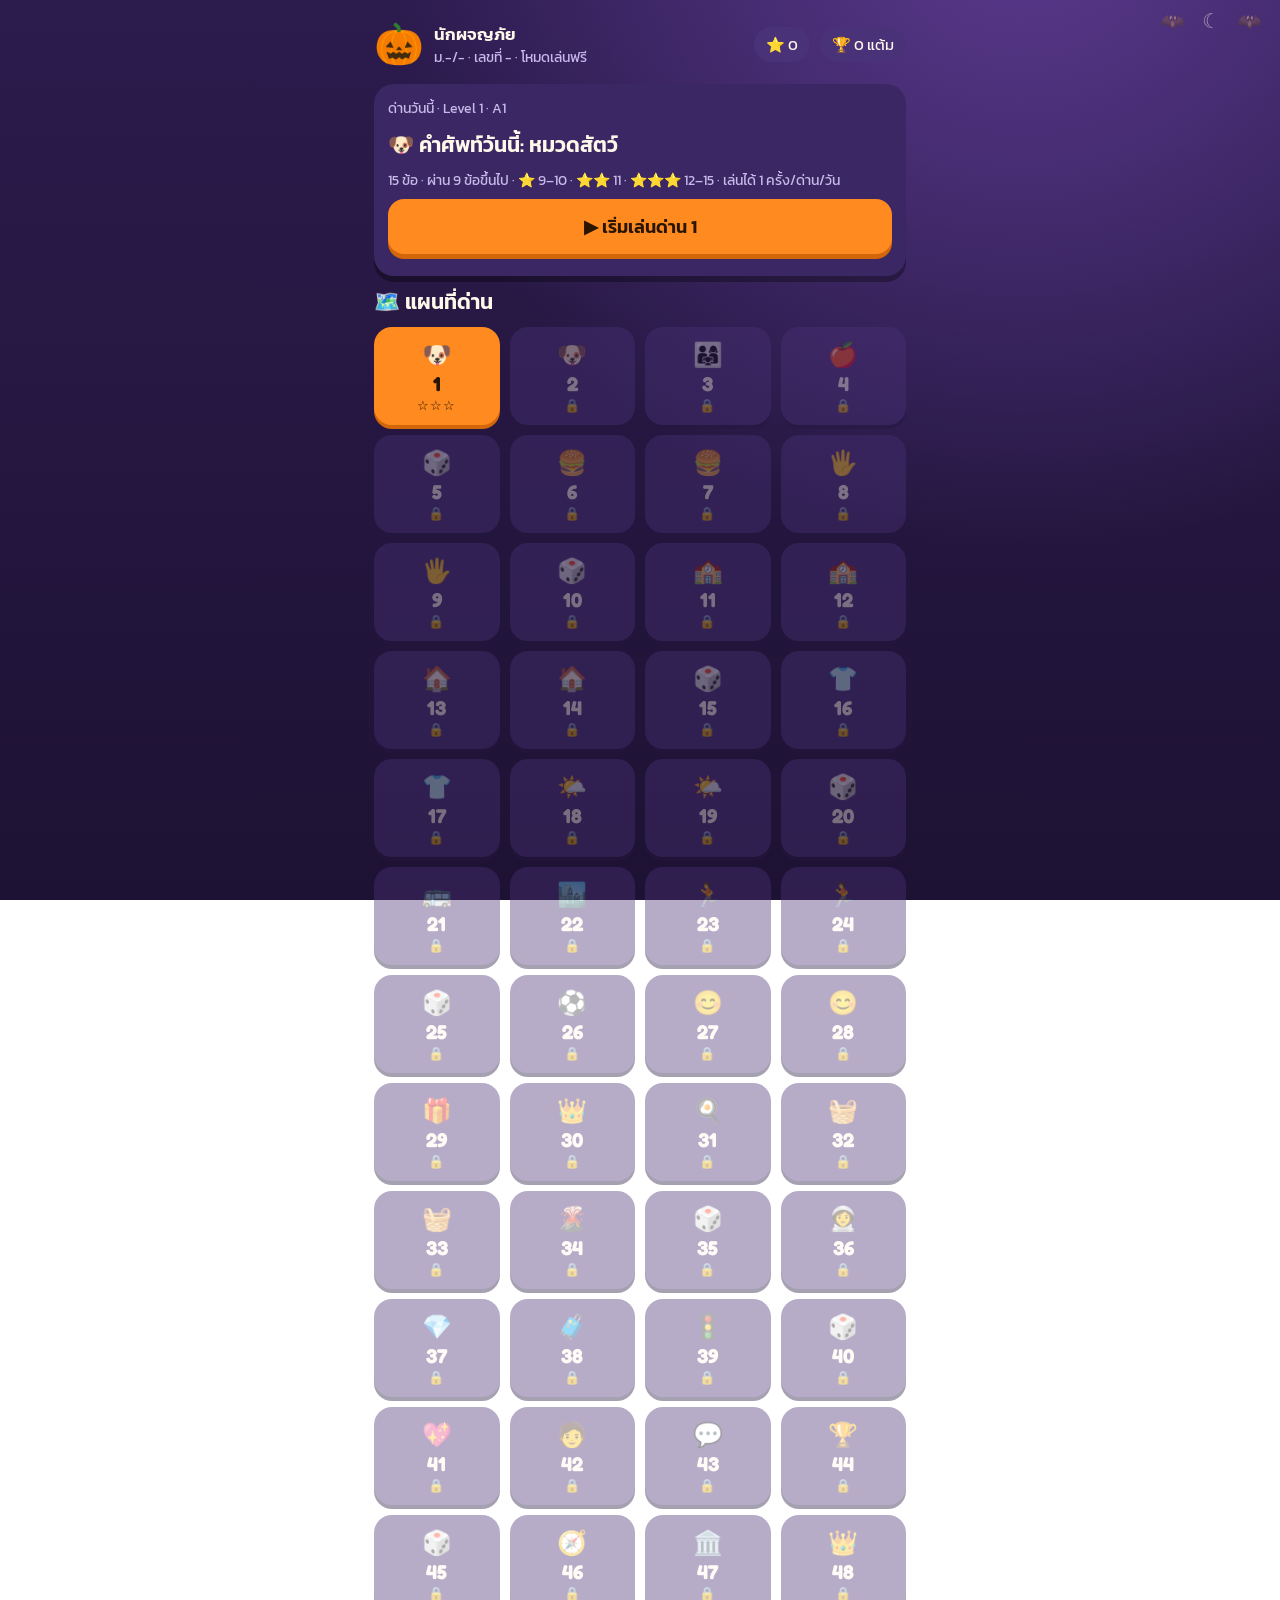
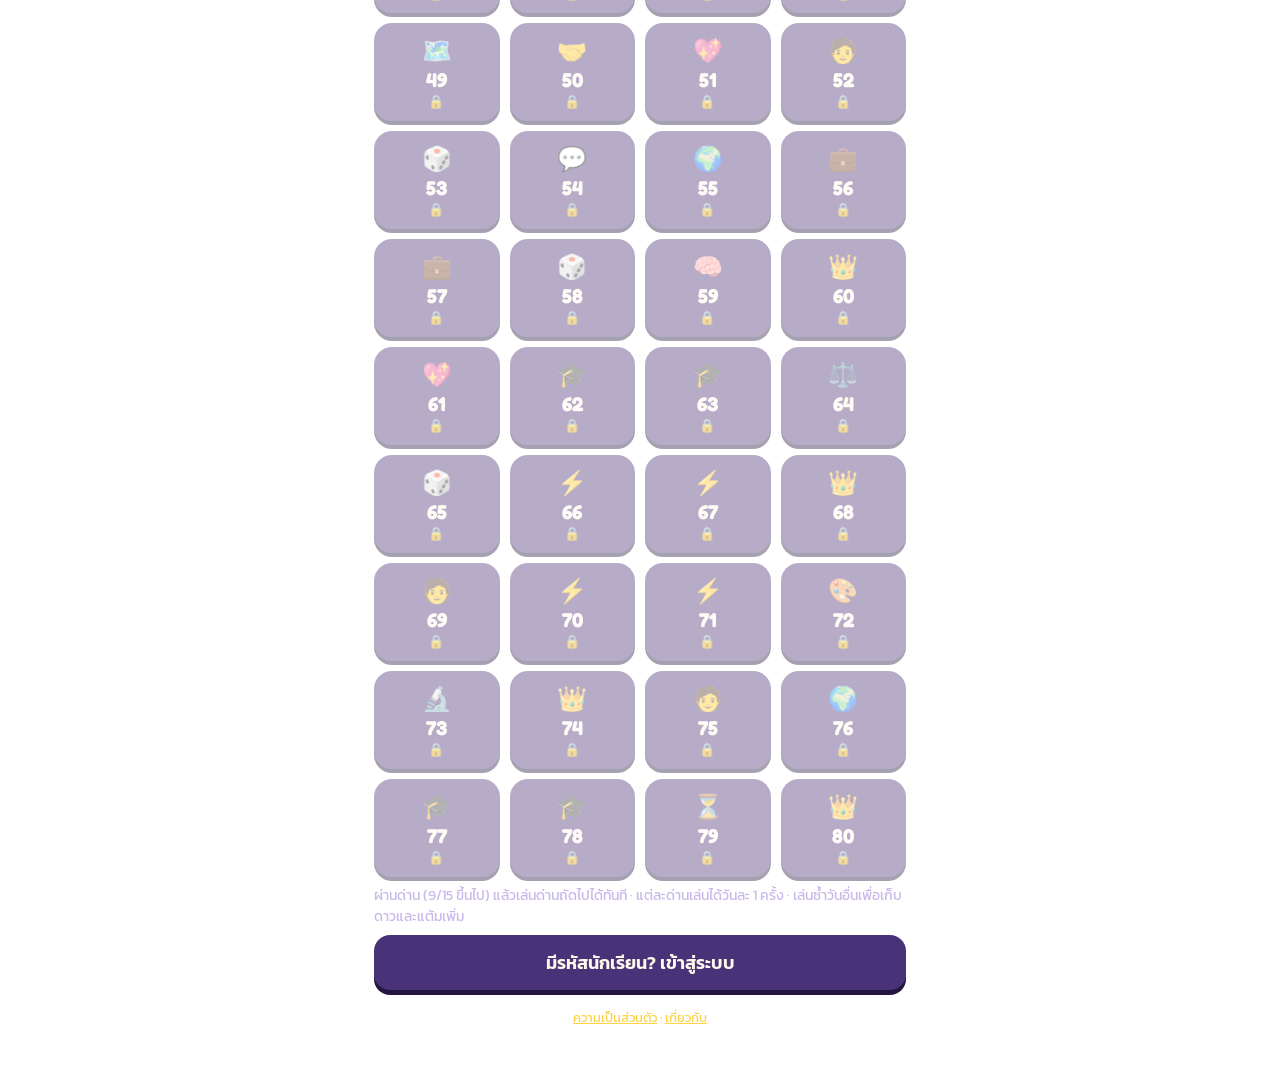
==== index.html @ 745d5e79 "Skip password-change screen: go straight to play" ====
<!doctype html><html lang="th"><head><meta charset="utf-8">
<meta name="viewport" content="width=device-width,initial-scale=1,viewport-fit=cover">
<meta http-equiv="Content-Security-Policy" content="default-src 'self'; script-src 'self'; style-src 'self' 'unsafe-inline'; img-src 'self' data:; font-src 'self'; connect-src 'self' https://flqejubdqeyynmkphcho.supabase.co; media-src 'self'; object-src 'none'; base-uri 'self'; form-action 'self'">
<meta name="referrer" content="no-referrer"><meta name="robots" content="noindex">
<title>ศัพท์สนุก Word Quest · ปิยมิตรวิทยา</title>
<meta name="theme-color" content="#1d1233"><link rel="manifest" href="manifest.webmanifest">
<link rel="icon" href="assets/icon192.png"><link rel="apple-touch-icon" href="assets/icon180.png">
<meta name="apple-mobile-web-app-capable" content="yes"><meta name="apple-mobile-web-app-title" content="ศัพท์สนุก">
<link rel="stylesheet" href="assets/game.css?v=2"></head>
<body><div id="app"><div class="hero"><p>กำลังโหลด…</p></div></div>
<noscript>กรุณาเปิด JavaScript</noscript>
<script src="assets/config.js?v=1"></script><script src="data/words.js?v=2"></script><script src="assets/game.js?v=7"></script>
</body></html>
---- assets/game.css ----
@font-face{font-family:Kanit;src:url(fonts/Kanit-Regular.woff) format("woff");font-weight:400;font-display:swap}
@font-face{font-family:Kanit;src:url(fonts/Kanit-SemiBold.woff) format("woff");font-weight:600;font-display:swap}
@font-face{font-family:Fredoka;src:url(fonts/Fredoka.woff) format("woff");font-weight:300 700;font-display:swap}
:root{--bg:#1d1233;--bg2:#2c1b4d;--card:#3a2763;--card2:#4a3278;--or:#ff8a1f;--or-d:#d4660a;--lime:#9be15d;--ok:#35c47a;--bad:#ff5c7a;--txt:#fff7ea;--mut:#c9b8ea;--gold:#ffd23f}
*{box-sizing:border-box;-webkit-tap-highlight-color:transparent}
html,body{margin:0;min-height:100%;background:radial-gradient(circle at 80% -10%,#5b3a8f 0,transparent 45%),linear-gradient(180deg,var(--bg2),var(--bg));background-attachment:fixed;color:var(--txt);font-family:Kanit,Fredoka,system-ui,sans-serif;font-size:17px}
body:before{content:"🦇  ☾  🦇";position:fixed;top:6px;right:12px;font-size:20px;opacity:.5;pointer-events:none;letter-spacing:6px}
#app{max-width:560px;margin:0 auto;padding:14px 14px 40px}
h1{font-family:Fredoka,Kanit;font-size:30px;margin:6px 0;color:var(--or);text-shadow:0 3px 0 #000a}
h2{font-size:21px;margin:10px 0}
.hero{text-align:center;padding:10px 0}
.hero .pump{font-size:64px;line-height:1;filter:drop-shadow(0 6px 10px #ff8a1f55)}
.sub{color:var(--mut);font-size:15px;margin:2px 0 12px}
.card{background:var(--card);border-radius:20px;padding:14px;margin:10px 0;box-shadow:0 6px 0 #0005}
.btn{display:block;width:100%;border:0;border-radius:16px;padding:14px;margin:8px 0;font:600 18px Kanit;color:#2a1600;background:var(--or);box-shadow:0 5px 0 var(--or-d);cursor:pointer}
.btn:active{transform:translateY(3px);box-shadow:0 2px 0 var(--or-d)}
.btn.sec{background:var(--card2);color:var(--txt);box-shadow:0 5px 0 #24173f}
.btn[disabled]{opacity:.45}
.grid{display:grid;grid-template-columns:repeat(3,1fr);gap:10px}
.grid .btn{margin:0;font-size:20px}
.list .btn{text-align:left;font-weight:400;background:var(--card2);color:var(--txt);box-shadow:0 4px 0 #24173f;padding:12px 14px}
.list .btn b{color:var(--gold);font-family:Fredoka;font-size:19px;margin-right:8px}
input{width:100%;padding:14px;border-radius:14px;border:2px solid var(--card2);background:#1b1030;color:var(--txt);font:20px Kanit;margin:6px 0}
input:focus{outline:none;border-color:var(--or)}
.err{color:var(--bad);min-height:22px;font-size:15px}
.top{display:flex;align-items:center;gap:10px}
.top .grow{flex:1}
.pill{background:var(--card2);border-radius:999px;padding:6px 12px;font-size:15px;white-space:nowrap}
.map{display:grid;grid-template-columns:repeat(4,1fr);gap:10px}
.node{background:var(--card2);border-radius:18px;padding:10px 4px;text-align:center;border:0;color:var(--txt);font:15px Kanit;box-shadow:0 4px 0 #24173f;cursor:pointer;min-height:96px}
.node .n{font:700 20px Fredoka}
.node .ic{font-size:24px}
.node .st{font-size:13px;letter-spacing:1px}
.node.cur{background:var(--or);color:#2a1600;box-shadow:0 4px 0 var(--or-d);animation:bob 1.6s ease-in-out infinite}
.node.lock{opacity:.4}
.node.done{outline:2px solid var(--lime)}
@keyframes bob{50%{transform:translateY(-4px)}}
.q{text-align:center}
.qimg{width:220px;height:220px;max-width:70vw;max-height:70vw;object-fit:contain;background:#fff;border-radius:24px;padding:8px;box-shadow:0 6px 0 #0006}
.opts{display:grid;grid-template-columns:1fr 1fr;gap:10px;margin-top:14px}
.opts.one{grid-template-columns:1fr}
.opt{border:0;border-radius:16px;padding:16px 8px;font:600 21px Fredoka,Kanit;background:var(--card2);color:var(--txt);box-shadow:0 5px 0 #24173f;cursor:pointer}
.opt img{width:100%;max-width:120px;aspect-ratio:1;object-fit:contain;background:#fff;border-radius:12px}
.opt.ok{background:var(--ok);box-shadow:0 5px 0 #1f7a4e}
.opt.bad{background:var(--bad);box-shadow:0 5px 0 #a92e3f}
.bar{height:10px;background:#0006;border-radius:9px;overflow:hidden;margin:8px 0}
.bar i{display:block;height:100%;background:linear-gradient(90deg,var(--or),var(--gold))}
.spk{border:0;background:var(--gold);border-radius:50%;width:64px;height:64px;font-size:30px;box-shadow:0 4px 0 #b8901a;cursor:pointer}
.big{font-size:44px;font-family:Fredoka}
.stars{font-size:54px;letter-spacing:6px}
.stars span{display:inline-block;opacity:.25;transform:scale(.4);transition:all .45s cubic-bezier(.2,1.6,.4,1)}
.stars span.on{opacity:1;transform:scale(1)}
.mut{color:var(--mut);font-size:14px}
.th{color:var(--gold);font-size:18px}
.tag{display:inline-block;background:#0004;border-radius:8px;padding:2px 8px;font-size:13px;color:var(--mut)}
a{color:var(--gold)}
.foot{text-align:center;font-size:13px;color:var(--mut);margin-top:18px}
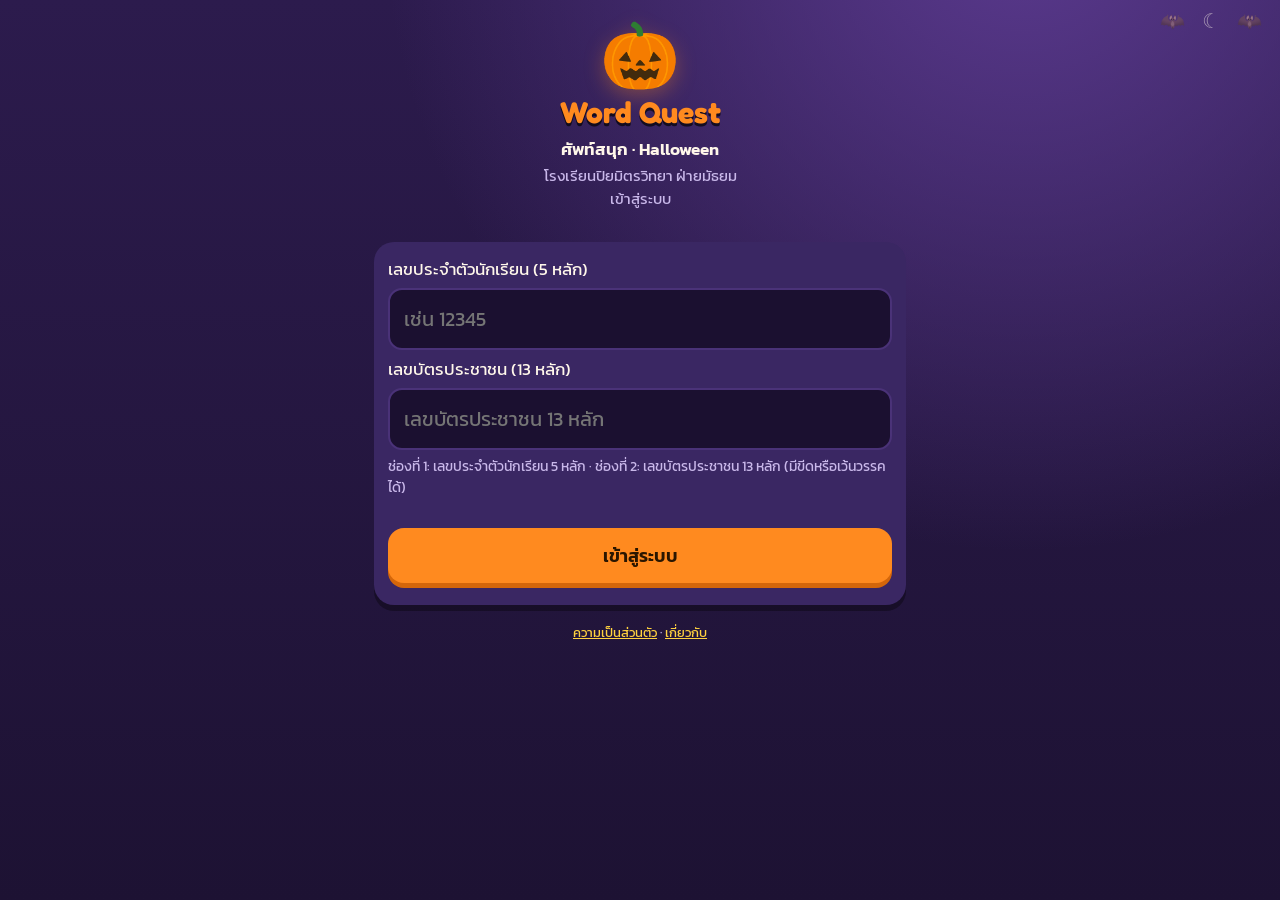
==== commit 9c26d66b: "v4: login-only — remove guest mode; QR opens login form (5-digit code + 13-digit ID); stale guest/ol" ====
--- a/index.html
+++ b/index.html
@@ -6,8 +6,8 @@
 <meta name="theme-color" content="#1d1233"><link rel="manifest" href="manifest.webmanifest">
 <link rel="icon" href="assets/icon192.png"><link rel="apple-touch-icon" href="assets/icon180.png">
 <meta name="apple-mobile-web-app-capable" content="yes"><meta name="apple-mobile-web-app-title" content="ศัพท์สนุก">
-<link rel="stylesheet" href="assets/game.css?v=2"></head>
+<link rel="stylesheet" href="assets/game.css?v=3"></head>
 <body><div id="app"><div class="hero"><p>กำลังโหลด…</p></div></div>
 <noscript>กรุณาเปิด JavaScript</noscript>
-<script src="assets/config.js?v=1"></script><script src="data/words.js?v=2"></script><script src="assets/game.js?v=7"></script>
+<script src="assets/config.js?v=1"></script><script src="data/words.js?v=3"></script><script src="assets/game.js?v=10"></script>
 </body></html>
--- a/assets/game.css
+++ b/assets/game.css
@@ -55,3 +55,5 @@
 .tag{display:inline-block;background:#0004;border-radius:8px;padding:2px 8px;font-size:13px;color:var(--mut)}
 a{color:var(--gold)}
 .foot{text-align:center;font-size:13px;color:var(--mut);margin-top:18px}
+.dgrid{display:grid;grid-template-columns:repeat(2,1fr);gap:8px;margin:12px 0}.dgrid div{background:#0003;border-radius:14px;padding:10px;text-align:center}.dgrid b{display:block;font:700 28px Fredoka;color:var(--or)}.dgrid span{font-size:13px;color:var(--mut)}
+.ht{width:100%;border-collapse:collapse;font-size:14px}.ht th,.ht td{padding:5px 4px;border-bottom:1px solid #ffffff22;text-align:left}.ht th{color:var(--gold)}
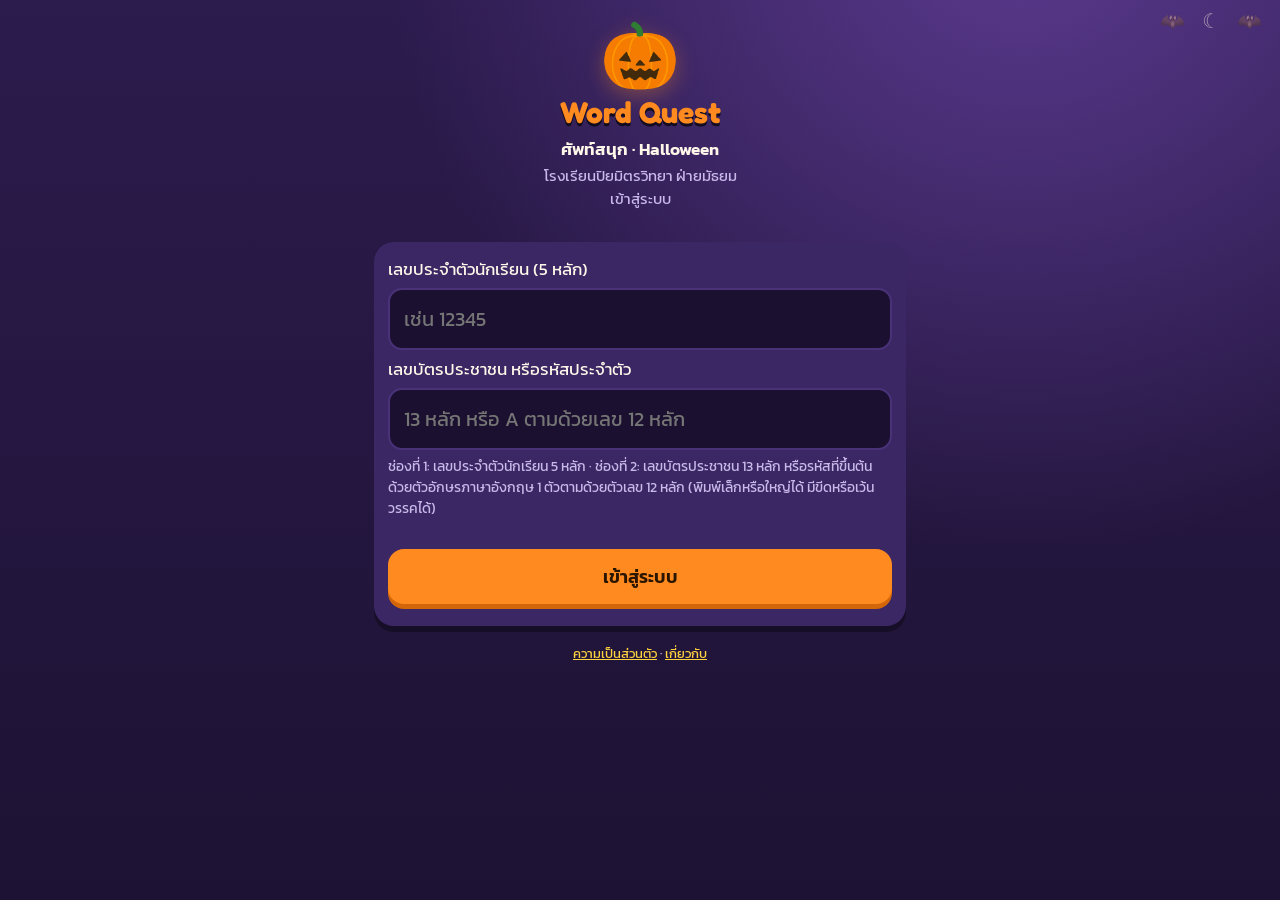
==== commit fbdb81e1: "Accept letter-plus-12-digit login IDs on the Word Quest form The password field ran through digits()" ====
--- a/index.html
+++ b/index.html
@@ -9,5 +9,5 @@
 <link rel="stylesheet" href="assets/game.css?v=3"></head>
 <body><div id="app"><div class="hero"><p>กำลังโหลด…</p></div></div>
 <noscript>กรุณาเปิด JavaScript</noscript>
-<script src="assets/config.js?v=1"></script><script src="data/words.js?v=3"></script><script src="assets/game.js?v=10"></script>
+<script src="assets/config.js?v=1"></script><script src="data/words.js?v=4"></script><script src="assets/login-secret.js?v=1"></script><script src="assets/game.js?v=15"></script>
 </body></html>
